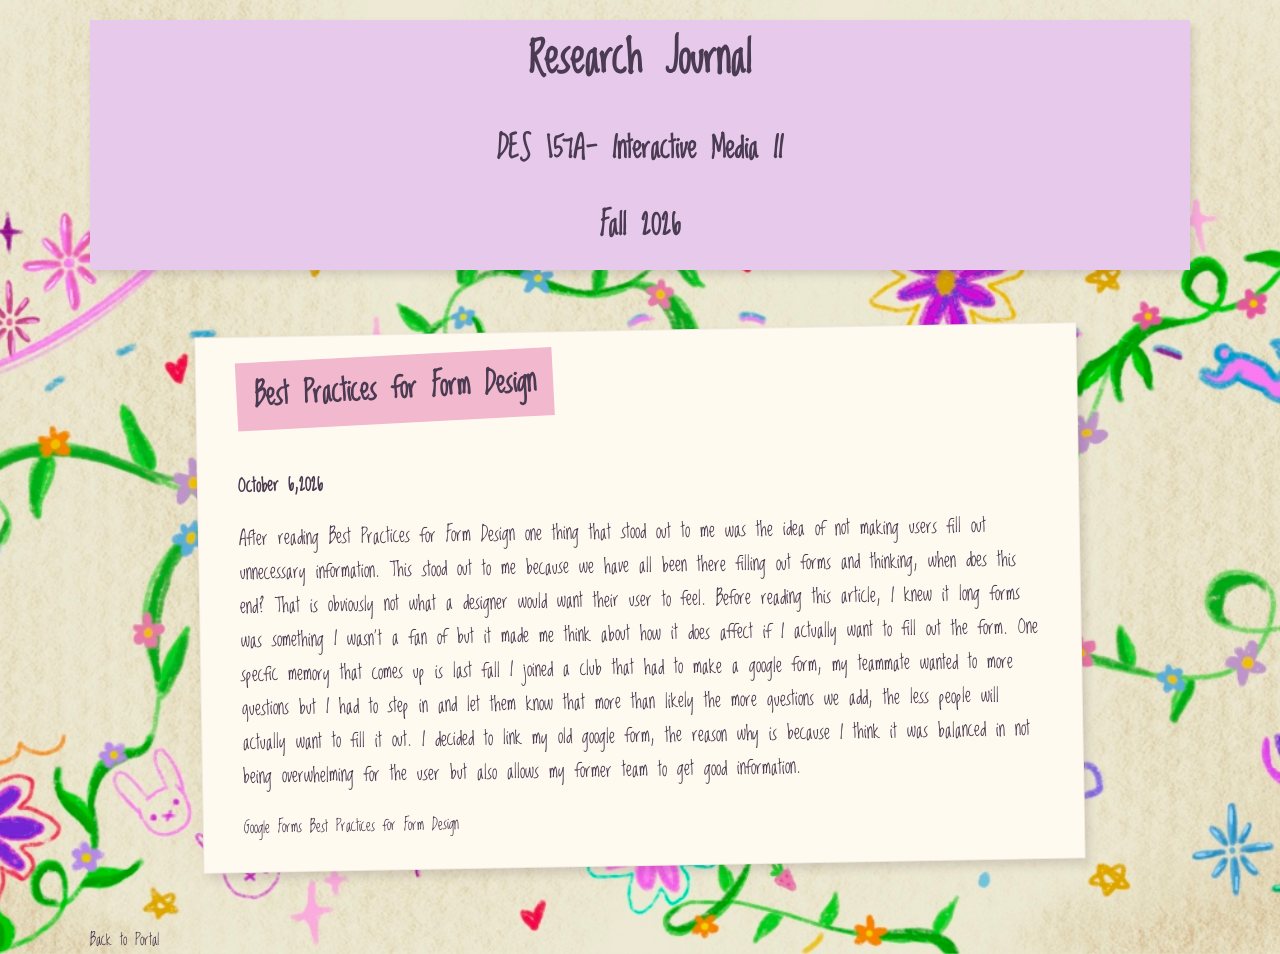
==== journal/index.html @ ea7d6c7b "blog post" ====
<!DOCTYPE html>
<html lang="en">
<head>
    <meta charset="UTF-8">
    <meta name="viewport" content="width=device-width, initial-scale=1.0">
    <link rel="stylesheet" href="style.css">
   <!--  google fonts -->
    <link rel="preconnect" href="https://fonts.googleapis.com">
    <link rel="preconnect" href="https://fonts.gstatic.com" crossorigin>
    <link href="https://fonts.googleapis.com/css2?family=Lato:ital,wght@0,700;1,300&family=Loved+by+the+King&display=swap" rel="stylesheet">
    <title>Learning Journal</title>
</head>
<body>
    <main class="research-blog">
    <header class="journal-header">
        <h1 class="journal=title">Research Journal</h1>
        <h2>DES 157A- Interactive Media II</h2>
        <h2>Fall 2026</h2>

    </header>
    <article class="blog-entry">
        <h2 class="entry-title">
            Best Practices for Form Design
        </h2>

        <h3>October 6,2026</h3>
        <p>After reading Best Practices for Form Design one thing that stood out to me was the idea of not making users fill out unnecessary information. This stood out to me because we have all been there filling out forms and thinking, when does this end? That is obviously not what a designer would want their user to feel. Before reading this article, I knew it long forms was something I wasn't a fan of but it made me think about how it does affect if I actually want to fill out the form. One specfic memory that comes up is last fall I joined a club that had to make a google form, my teammate wanted to more questions but I had to step in and let them know that more than likely the more questions we add, the less people will actually want to fill it out. I decided to link my old google form, the reason why is because I think it was balanced in not being overwhelming for the user but also allows my former team to get good information.  </p>
        <a href="https://forms.gle/BGiCybpvxktkE9fo8">Google Forms</a>
        <a href="https://uxdesign.cc/best-practices-for-form-design-ff5de6ca8e5f">Best Practices for Form Design</a>

    </article>
    <a href="../index.html">Back to Portal</a>

    </main>
</body>
</html>
---- journal/style.css ----
body {
    margin: 0;
    padding: 0;
    background-image: url(../images/portal-image.jpg);
    background-position: center;
    background-size: cover;
    min-height: 100vh;
    font-family: "Loved by the King", cursive;
    color: #4b3b52;
}

.research-blog {
    width: 1100px;
    margin: 0 auto;
} 

.journal-header {
    width: 1100px;
    height: 250px;
    background-color: #e6c9eb;
    margin: 20px auto 0;
    position: relative;
    box-shadow: 3px 5px 8px rgba(60, 40, 70, 0.15);
    text-align: center;

}

.journal-title {
    font-family: "Loved by the King", cursive;
    text-align: center;
    position: relative;
}

h1  {
    font-size: 45px;
    margin: 0;
    top: 35px;
}

h2 {
    font-size: 30px;
}

p {
   font-size: 20px;
}

.blog-entry {
    background-color: #fffaf0;
    width: 800px;
    margin: 60px auto;
    padding: 30px 40px;
    box-shadow: 4px 6px 10px rgba(60, 40, 50, 0.15);
    border: 1px solid rgba(100, 70, 80, 0.08);
    transform: rotate(-1deg);
}

.entry-title {
    display: inline-block;
    background-color: #f2b8cd;
    padding: 8px 18px;
    font-family: "Loved by the King", cursive;
    font-size: 30px;
    transform: rotate(-2deg);
    margin-top: -10px;

}

a {
    text-decoration: none;
    color: #4b3b52;
}
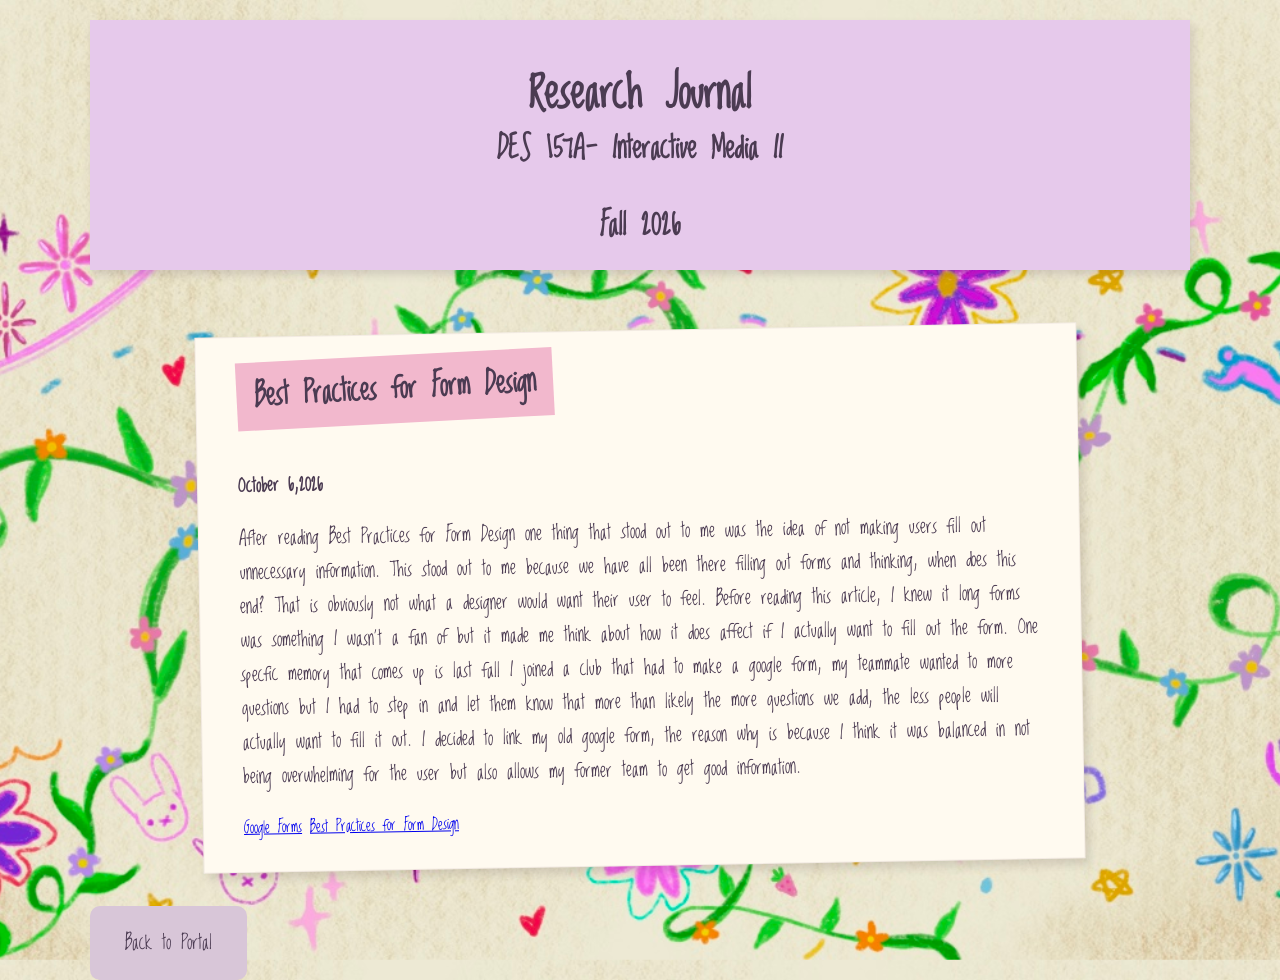
==== commit 3b73b802: "updates" ====
--- a/journal/index.html
+++ b/journal/index.html
@@ -13,7 +13,7 @@
 <body>
     <main class="research-blog">
     <header class="journal-header">
-        <h1 class="journal=title">Research Journal</h1>
+        <h1 class="journal-title">Research Journal</h1>
         <h2>DES 157A- Interactive Media II</h2>
         <h2>Fall 2026</h2>
 
@@ -29,7 +29,7 @@
         <a href="https://uxdesign.cc/best-practices-for-form-design-ff5de6ca8e5f">Best Practices for Form Design</a>
 
     </article>
-    <a href="../index.html">Back to Portal</a>
+    <a class="button" href="../index.html">Back to Portal</a>
 
     </main>
 </body>
--- a/journal/style.css
+++ b/journal/style.css
@@ -66,7 +66,13 @@
 
 }
 
-a {
+.button {
     text-decoration: none;
     color: #4b3b52;
+    border-radius: 10px;
+    background-color: #d8c6d8;
+    padding: 20px 35px;
+    font-size: 20px;
+   
+
 }
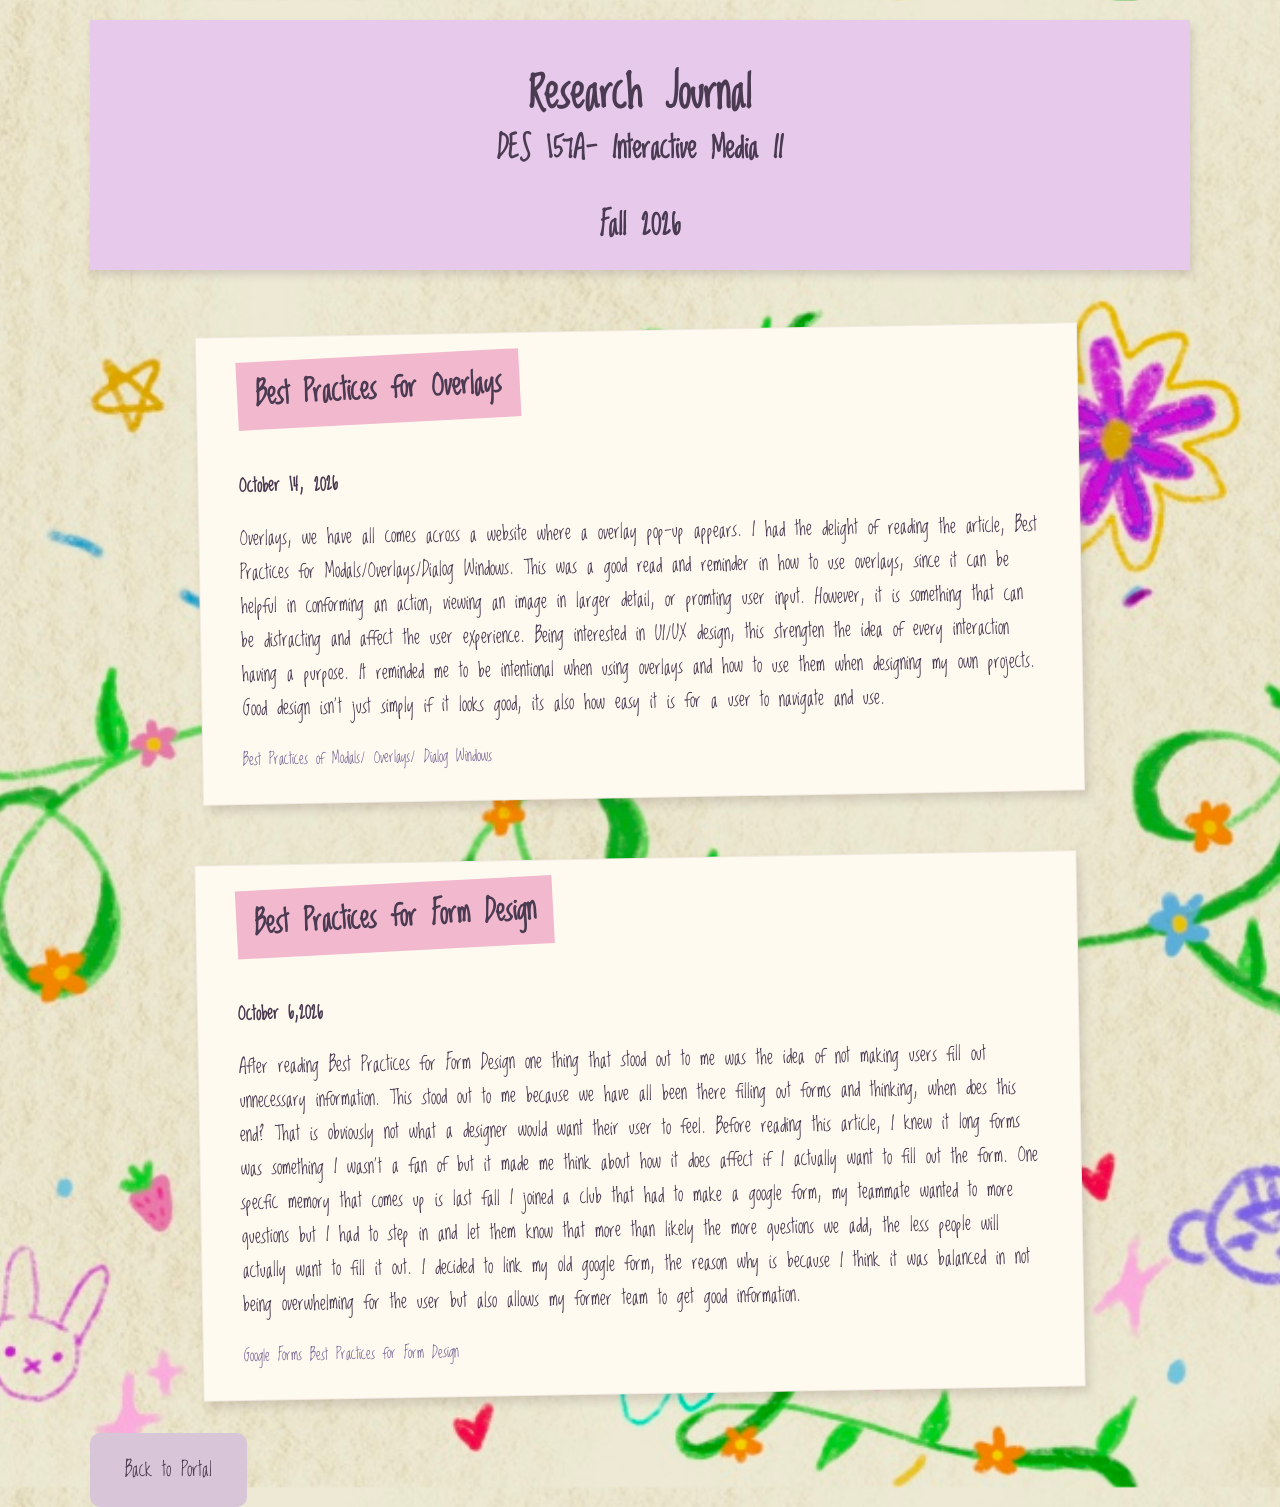
==== commit 220a9600: "journal entry" ====
--- a/journal/index.html
+++ b/journal/index.html
@@ -18,6 +18,21 @@
         <h2>Fall 2026</h2>
 
     </header>
+
+    <article class ="blog2-entry">
+        <h2 class="entry2-title">
+            Best Practices for Overlays
+        </h2>
+
+        <h3>October 14, 2026</h3>
+        <p>Overlays, we have all comes across a website where a overlay pop-up appears. I had the delight of reading the article, Best Practices for Modals/Overlays/Dialog Windows. This was a good read and reminder in how to use overlays, since it can be helpful in conforming an action, viewing an image in larger detail, or promting user input. However, it is something that can be distracting and affect the user experience. Being interested in UI/UX design, this strengten the idea of every interaction having a purpose. It reminded me to be intentional when using overlays and how to use them when designing my own projects. Good design isn't just simply if it looks good, its also how easy it is for a user to navigate and use. </p>
+
+        <a href="https://uxplanet.org/best-practices-for-modals-overlays-dialog-windows-c00c66cddd8c">Best Practices of Modals/ Overlays/ Dialog Windows</a>
+        
+
+    </article>
+
+
     <article class="blog-entry">
         <h2 class="entry-title">
             Best Practices for Form Design
--- a/journal/style.css
+++ b/journal/style.css
@@ -55,7 +55,28 @@
     transform: rotate(-1deg);
 }
 
+.blog2-entry {
+    background-color: #fffaf0;
+    width: 800px;
+    margin: 60px auto;
+    padding: 30px 40px;
+    box-shadow: 4px 6px 10px rgba(60, 40, 50, 0.15);
+    border: 1px solid rgba(100, 70, 80, 0.08);
+    transform: rotate(-1deg);
+}
+
 .entry-title {
+    display: inline-block;
+    background-color: #f2b8cd;
+    padding: 8px 18px;
+    font-family: "Loved by the King", cursive;
+    font-size: 30px;
+    transform: rotate(-2deg);
+    margin-top: -10px;
+
+}
+
+.entry2-title {
     display: inline-block;
     background-color: #f2b8cd;
     padding: 8px 18px;
@@ -75,4 +96,9 @@
     font-size: 20px;
    
 
+}
+
+a {
+    text-decoration: none;
+    color: #7a6b9a;
 }
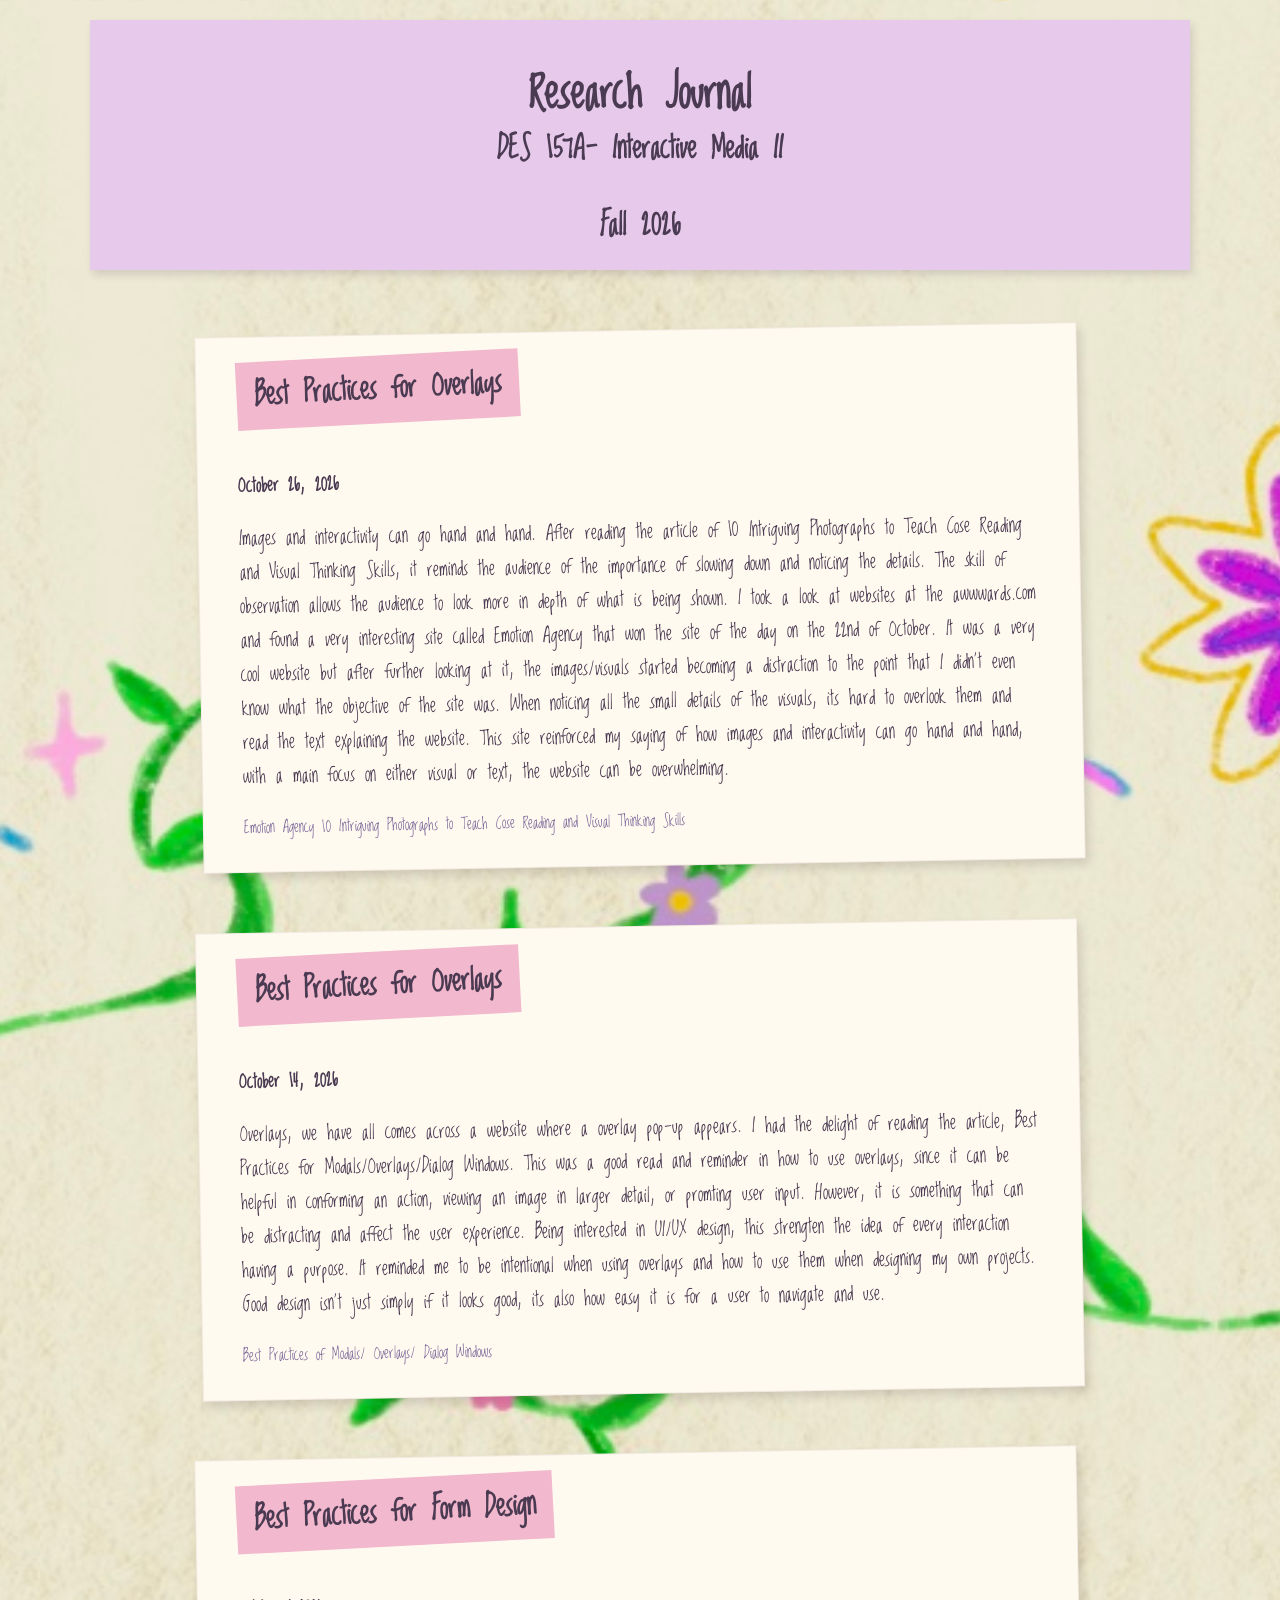
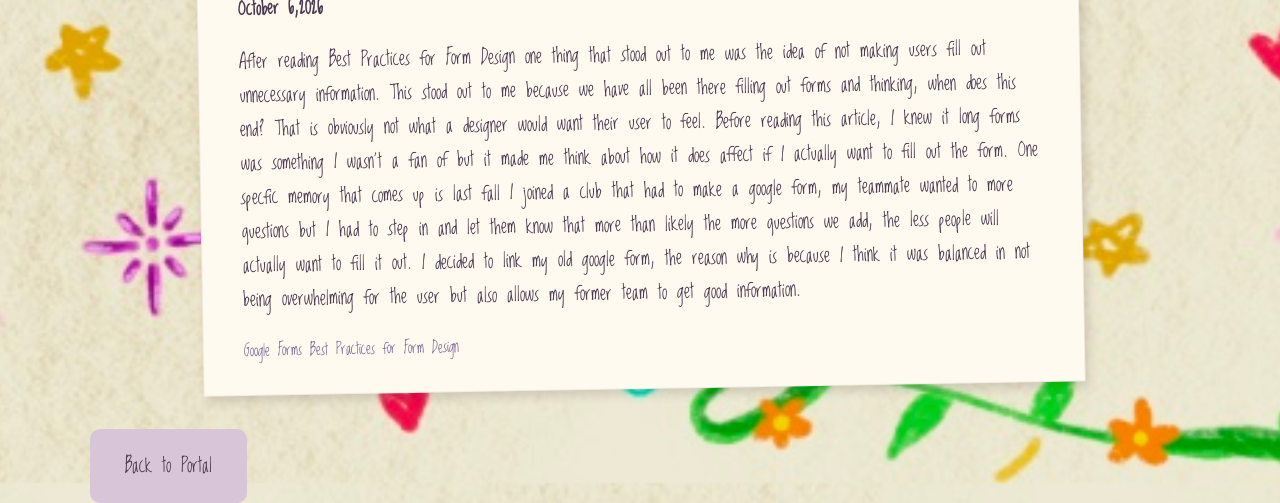
==== commit 7dd46e51: "journal entry" ====
--- a/journal/index.html
+++ b/journal/index.html
@@ -18,6 +18,20 @@
         <h2>Fall 2026</h2>
 
     </header>
+
+    <article class ="blog3-entry">
+        <h2 class="entry3-title">
+            Best Practices for Overlays
+        </h2>
+
+        <h3>October 26, 2026</h3>
+        <p>Images and interactivity can go hand and hand. After reading the article of 10 Intriguing Photographs to Teach Cose Reading and Visual Thinking Skills, it reminds the audience of the importance of slowing down and noticing the details. The skill of observation allows the audience to look more in depth of what is being shown. I took a look at websites at the awwwards.com and found a very interesting site called Emotion Agency that won the site of the day on the 22nd of October. It was a very cool website but after further looking at it, the images/visuals started becoming a distraction to the point that I didn't even know what the objective of the site was. When noticing all the small details of the visuals, its hard to overlook them and read the text explaining the website. This site reinforced my saying of how images and interactivity can go hand and hand, with a main focus on either visual or text, the website can be overwhelming. </p>
+
+        <a href="https://emotion-agency.com/projects">Emotion Agency</a>
+        <a href="https://archive.nytimes.com/learning.blogs.nytimes.com/2015/02/27/10-intriguing-photographs-to-teach-close-reading-and-visual-thinking-skills/">10 Intriguing Photographs to Teach Cose Reading and Visual Thinking Skills</a>
+        
+
+    </article>
 
     <article class ="blog2-entry">
         <h2 class="entry2-title">
--- a/journal/style.css
+++ b/journal/style.css
@@ -65,6 +65,16 @@
     transform: rotate(-1deg);
 }
 
+.blog3-entry {
+    background-color: #fffaf0;
+    width: 800px;
+    margin: 60px auto;
+    padding: 30px 40px;
+    box-shadow: 4px 6px 10px rgba(60, 40, 50, 0.15);
+    border: 1px solid rgba(100, 70, 80, 0.08);
+    transform: rotate(-1deg);
+}
+
 .entry-title {
     display: inline-block;
     background-color: #f2b8cd;
@@ -77,6 +87,17 @@
 }
 
 .entry2-title {
+    display: inline-block;
+    background-color: #f2b8cd;
+    padding: 8px 18px;
+    font-family: "Loved by the King", cursive;
+    font-size: 30px;
+    transform: rotate(-2deg);
+    margin-top: -10px;
+
+}
+
+.entry3-title {
     display: inline-block;
     background-color: #f2b8cd;
     padding: 8px 18px;
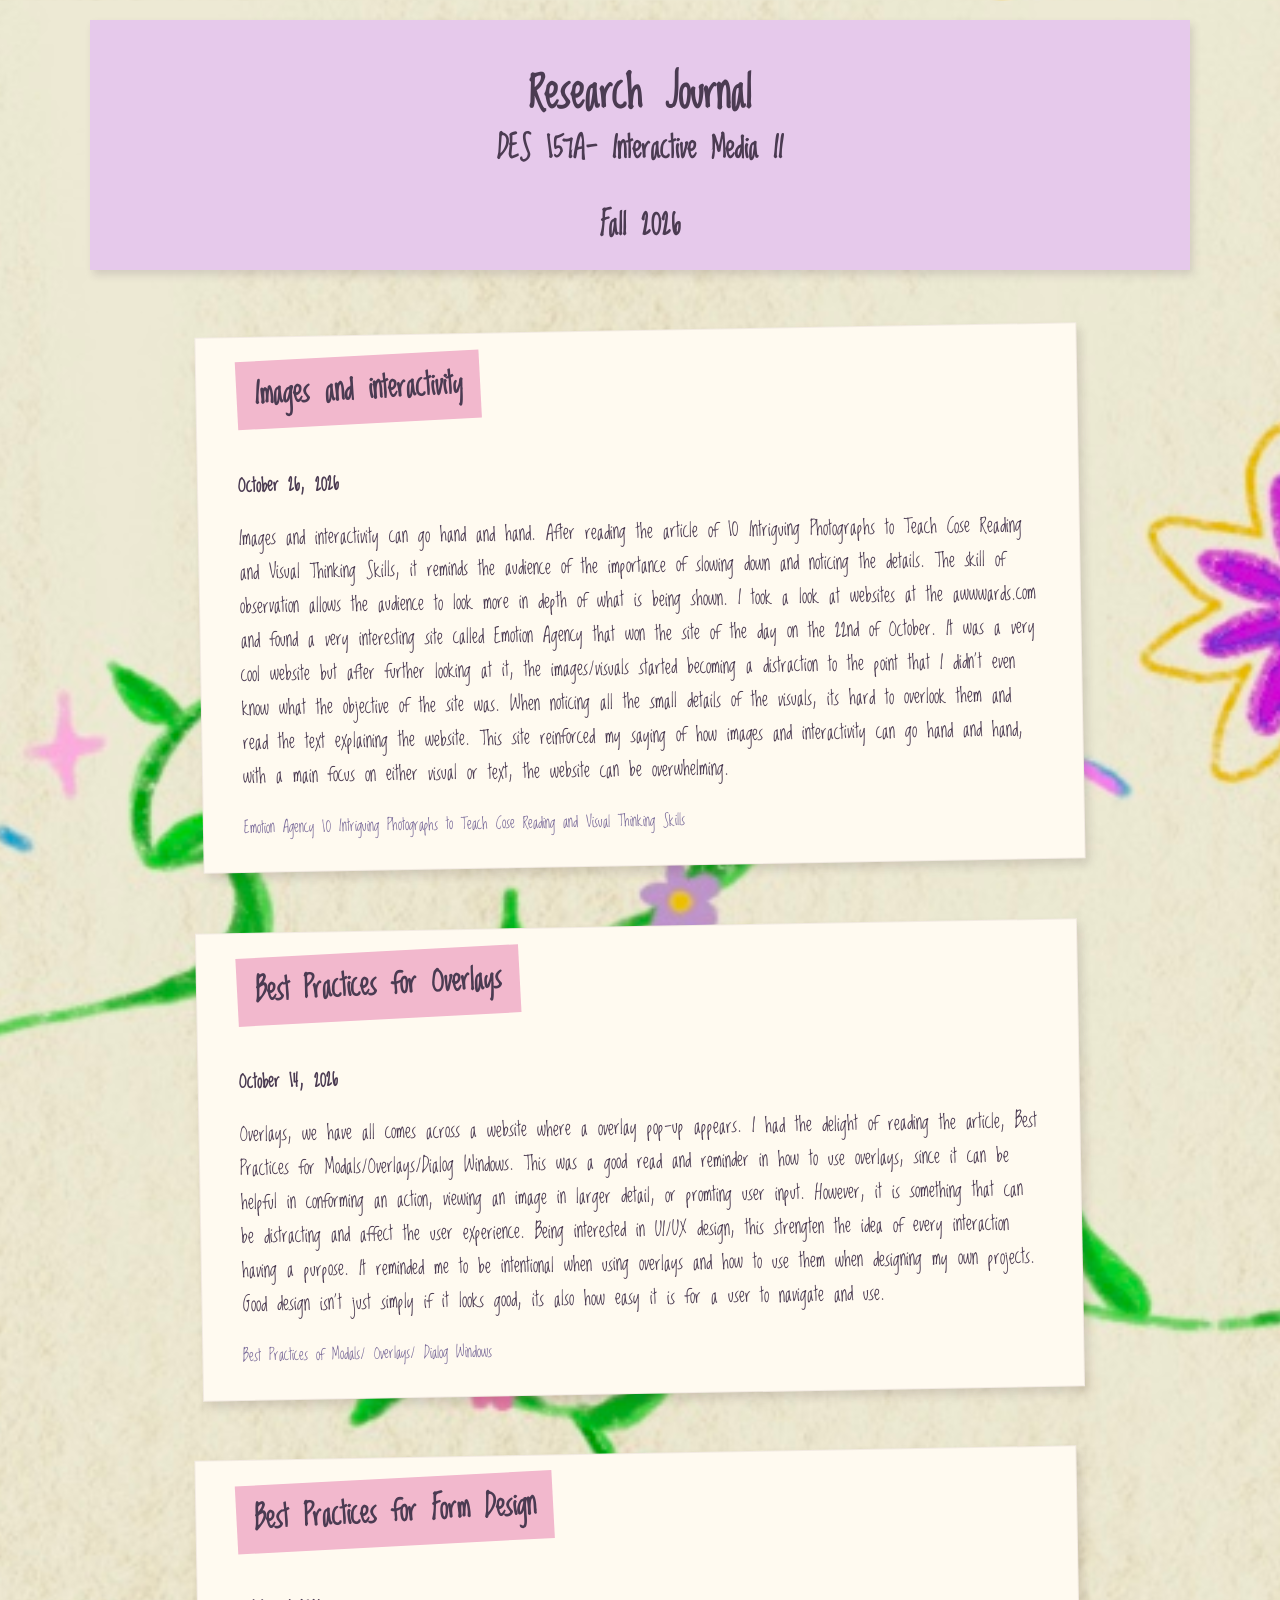
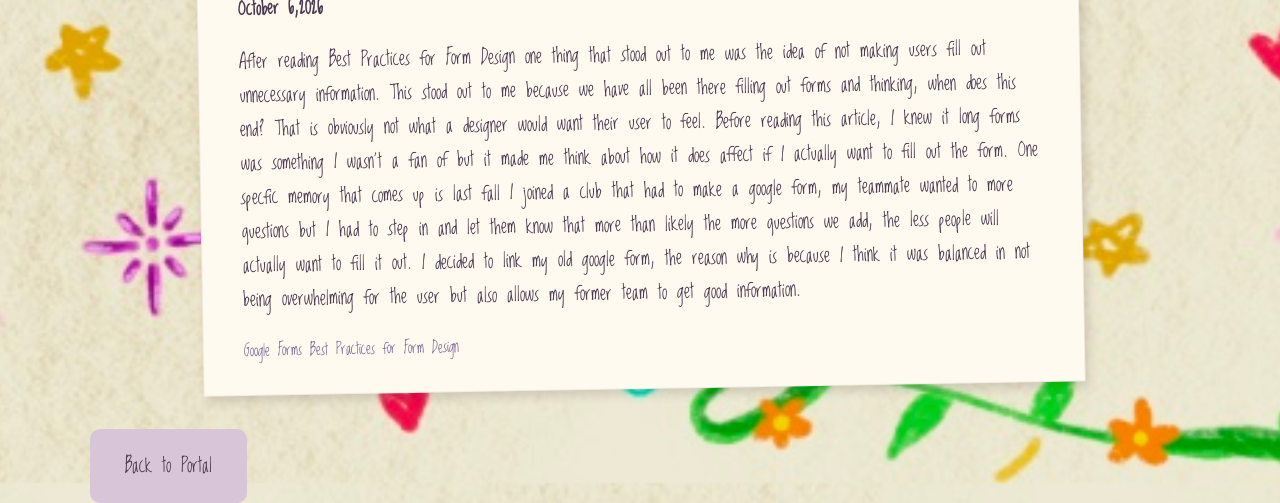
==== commit 6ada27c7: "title update" ====
--- a/journal/index.html
+++ b/journal/index.html
@@ -21,7 +21,7 @@
 
     <article class ="blog3-entry">
         <h2 class="entry3-title">
-            Best Practices for Overlays
+            Images and interactivity
         </h2>
 
         <h3>October 26, 2026</h3>
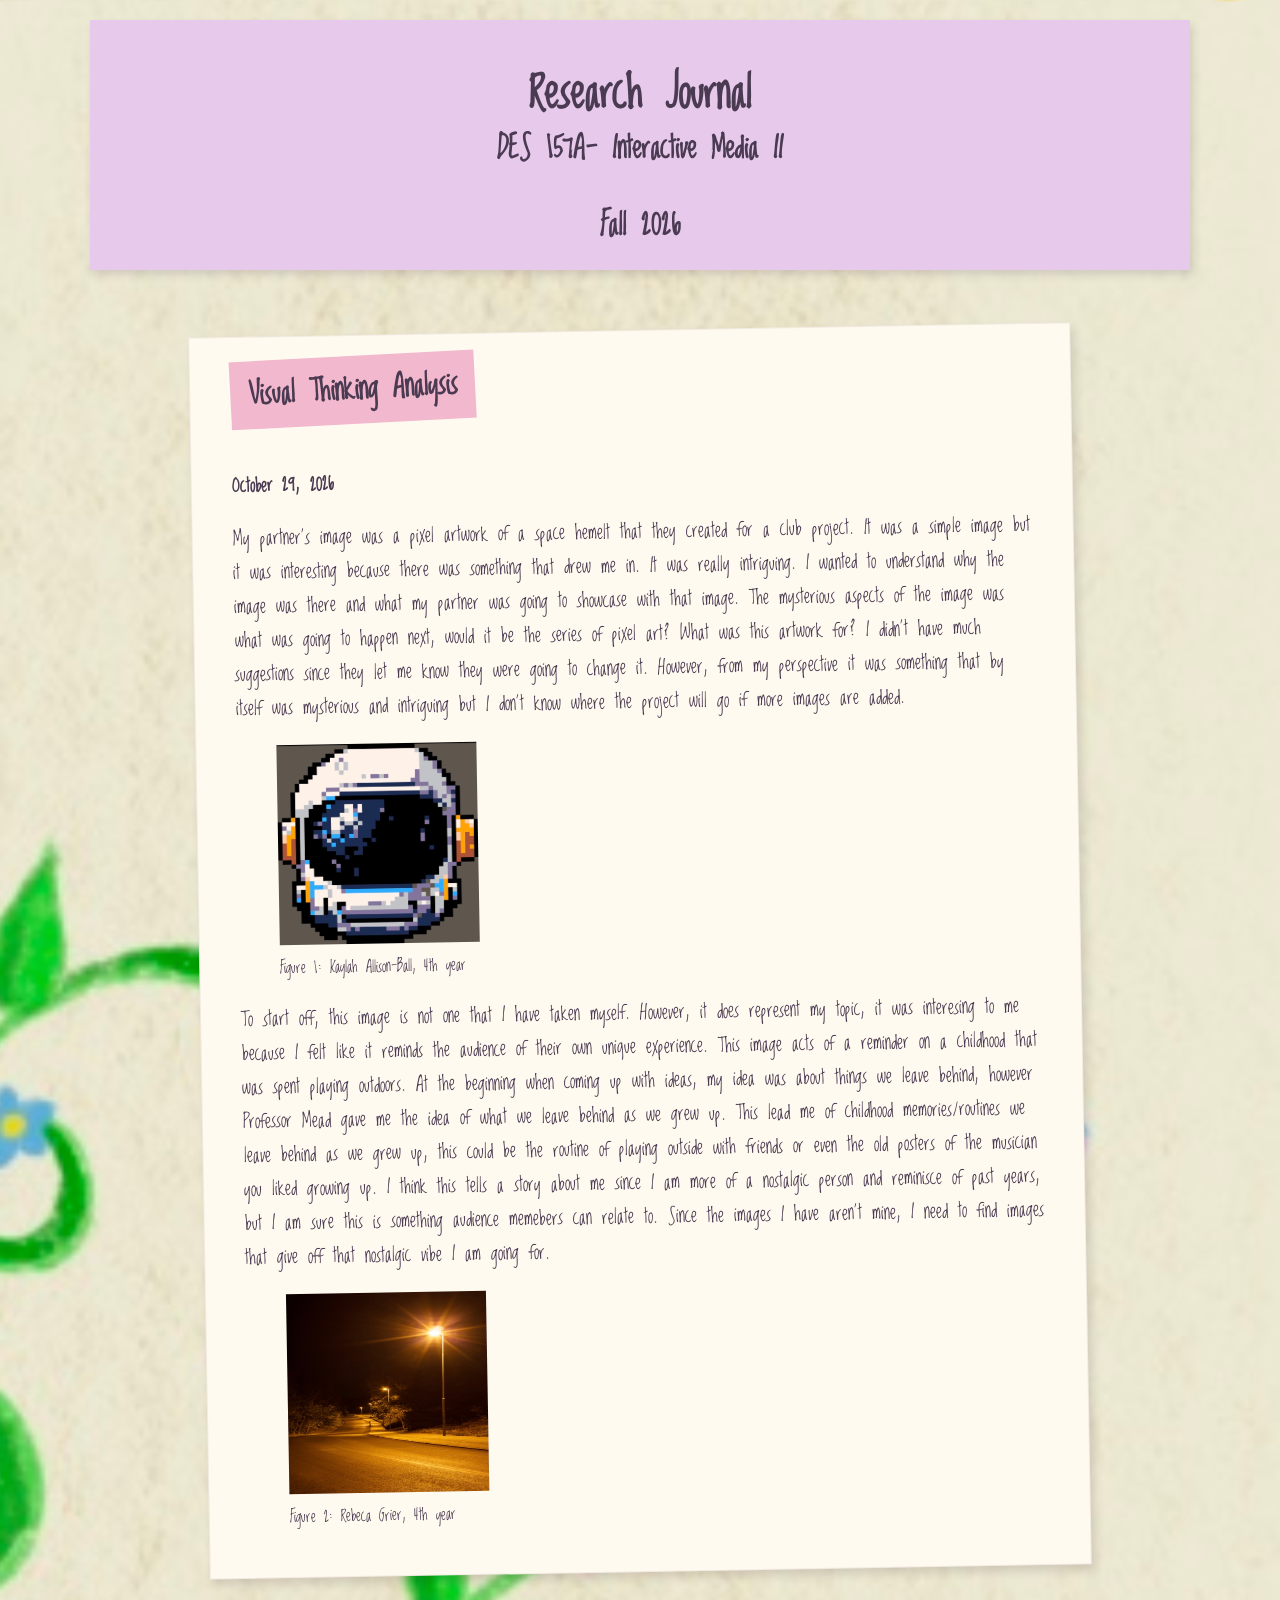
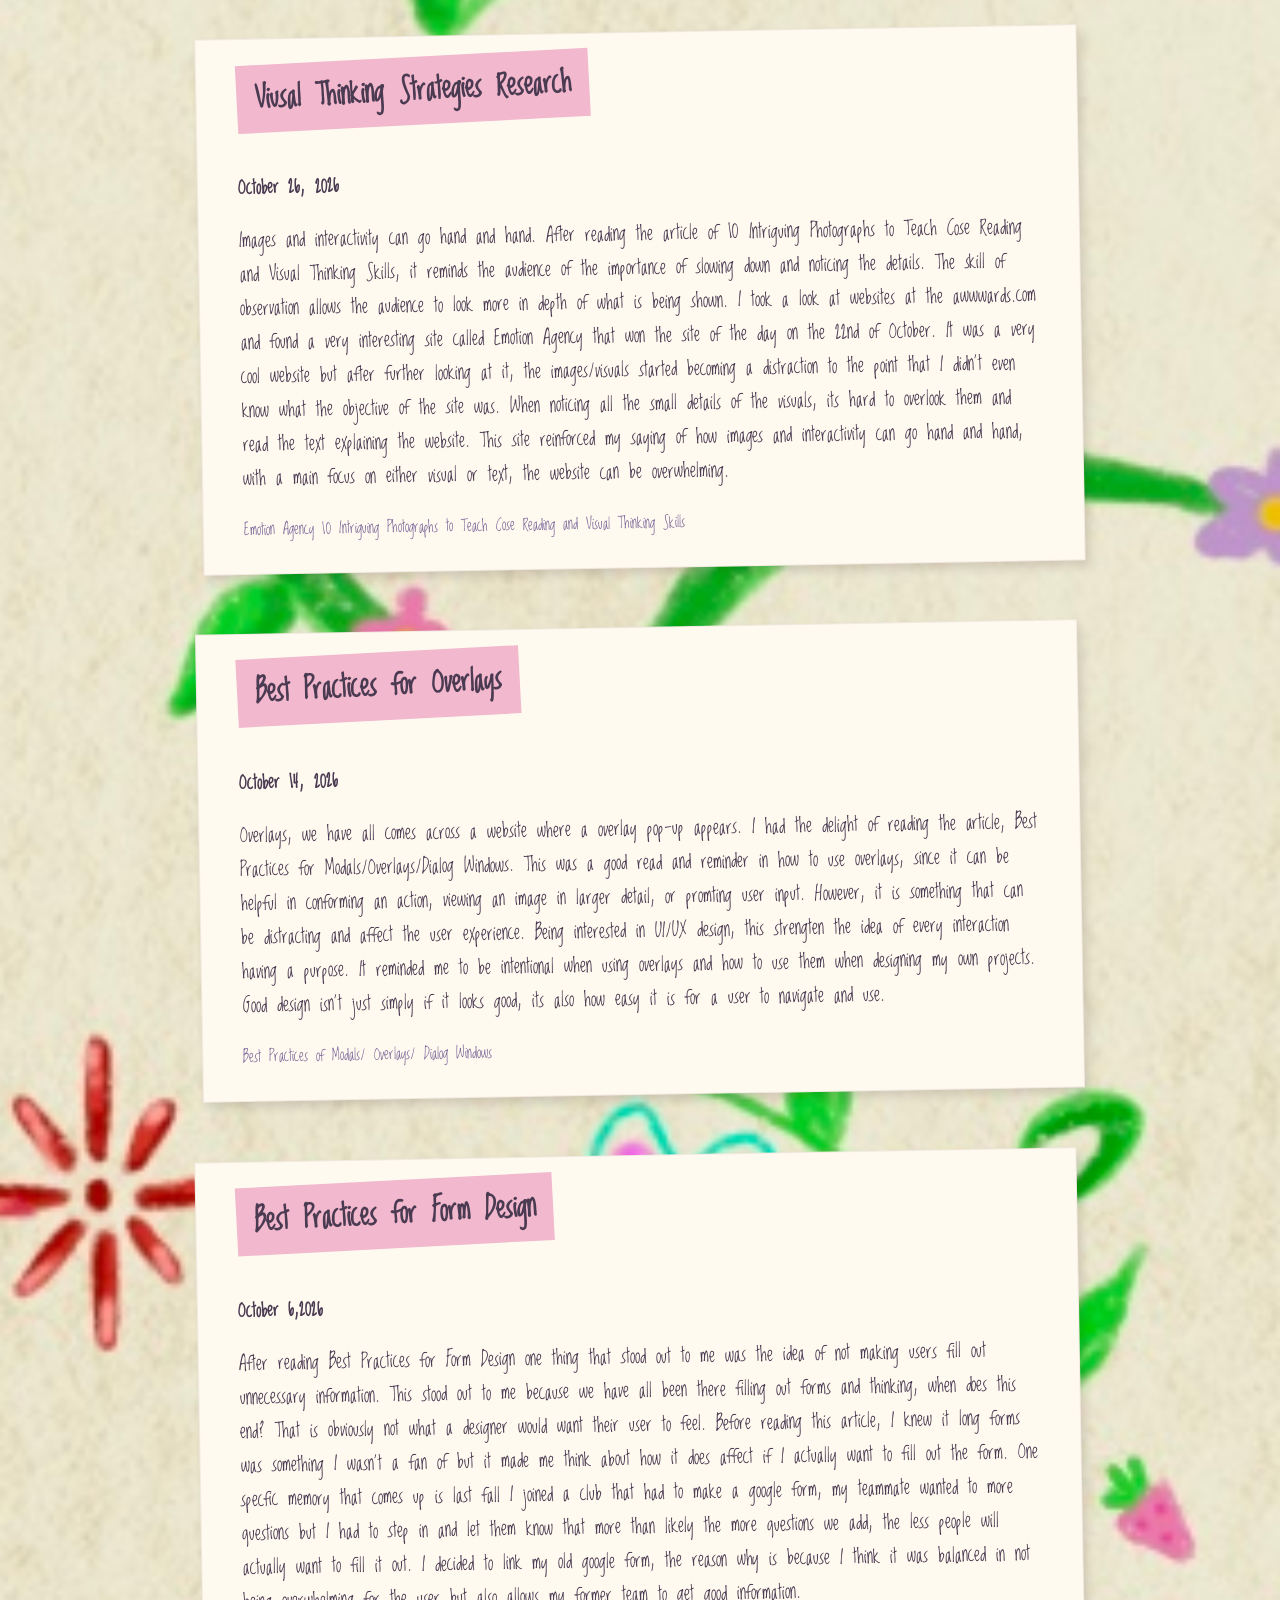
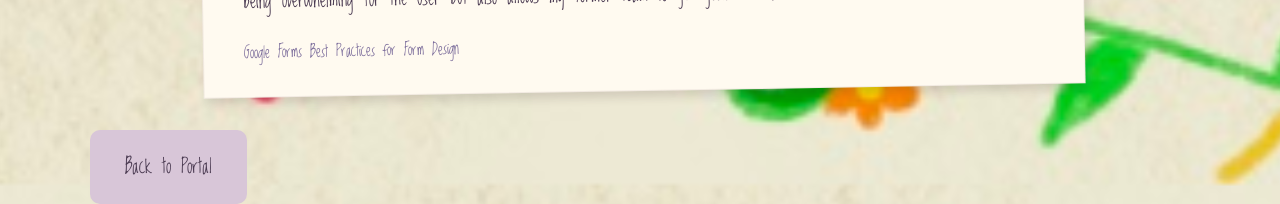
==== commit a9c9c40d: "image blog post" ====
--- a/journal/index.html
+++ b/journal/index.html
@@ -19,9 +19,34 @@
 
     </header>
 
+    <article class ="blog4-entry">
+        <h2 class="entry4-title">
+            Visual Thinking Analysis 
+        </h2>
+
+        <h3>October 29, 2026</h3>
+        <p>My partner's image was a pixel artwork of a space hemelt that they created for a club project. It was a simple image but it was interesting because there was something that drew me in. It was really intriguing. I wanted to understand why the image was there and what my partner was going to showcase with that image. The mysterious aspects of the image was what was going to happen next, would it be the series of pixel art? What was this artwork for? I didn't have much suggestions since they let me know they were going to change it. However, from my perspective it was something that by itself was mysterious and intriguing but I don't know where the project will go if more images are added. </p>
+
+        <figure>
+            <img src ="images/helmet.jpg"></img> 
+            <figcaption>Figure 1: Kaylah Allison-Ball, 4th year</figcaption>
+        </figure>
+
+        <p>To start off, this image is not one that I have taken myself. However, it does represent my topic, it was interesing to me because I felt like it reminds the audience of their own unique experience. This image acts of a reminder on a childhood that was spent playing outdoors. At the beginning when coming up with ideas, my idea was about things we leave behind, however Professor Mead gave me the idea of what we leave behind as we grew up. This lead me of childhood memories/routines we leave behind as we grew up, this could be the routine of playing outside with friends or even the old posters of the musician you liked growing up. I think this tells a story about me since I am more of a nostalgic person and reminisce of past years, but I am sure this is something audience memebers can relate to. Since the images I have aren't mine, I need to find images that give off that nostalgic vibe I am going for.  </p>
+
+        <figure>
+            <img src ="images/street_lamp.jpg"></img> 
+            <figcaption>Figure 2: Rebeca Grier, 4th year</figcaption>
+        </figure>
+
+
+        
+
+    </article>
+
     <article class ="blog3-entry">
         <h2 class="entry3-title">
-            Images and interactivity
+            Viusal Thinking Strategies Research
         </h2>
 
         <h3>October 26, 2026</h3>
--- a/journal/style.css
+++ b/journal/style.css
@@ -75,6 +75,16 @@
     transform: rotate(-1deg);
 }
 
+.blog4-entry {
+    background-color: #fffaf0;
+    width: 800px;
+    margin: 60px auto;
+    padding: 30px 40px;
+    box-shadow: 4px 6px 10px rgba(60, 40, 50, 0.15);
+    border: 1px solid rgba(100, 70, 80, 0.08);
+    transform: rotate(-1deg);
+}
+
 .entry-title {
     display: inline-block;
     background-color: #f2b8cd;
@@ -108,6 +118,17 @@
 
 }
 
+.entry4-title {
+    display: inline-block;
+    background-color: #f2b8cd;
+    padding: 8px 18px;
+    font-family: "Loved by the King", cursive;
+    font-size: 30px;
+    transform: rotate(-2deg);
+    margin-top: -10px;
+
+}
+
 .button {
     text-decoration: none;
     color: #4b3b52;
@@ -122,4 +143,9 @@
 a {
     text-decoration: none;
     color: #7a6b9a;
+}
+
+img {
+    width: 200px;
+    height: 200px;
 }
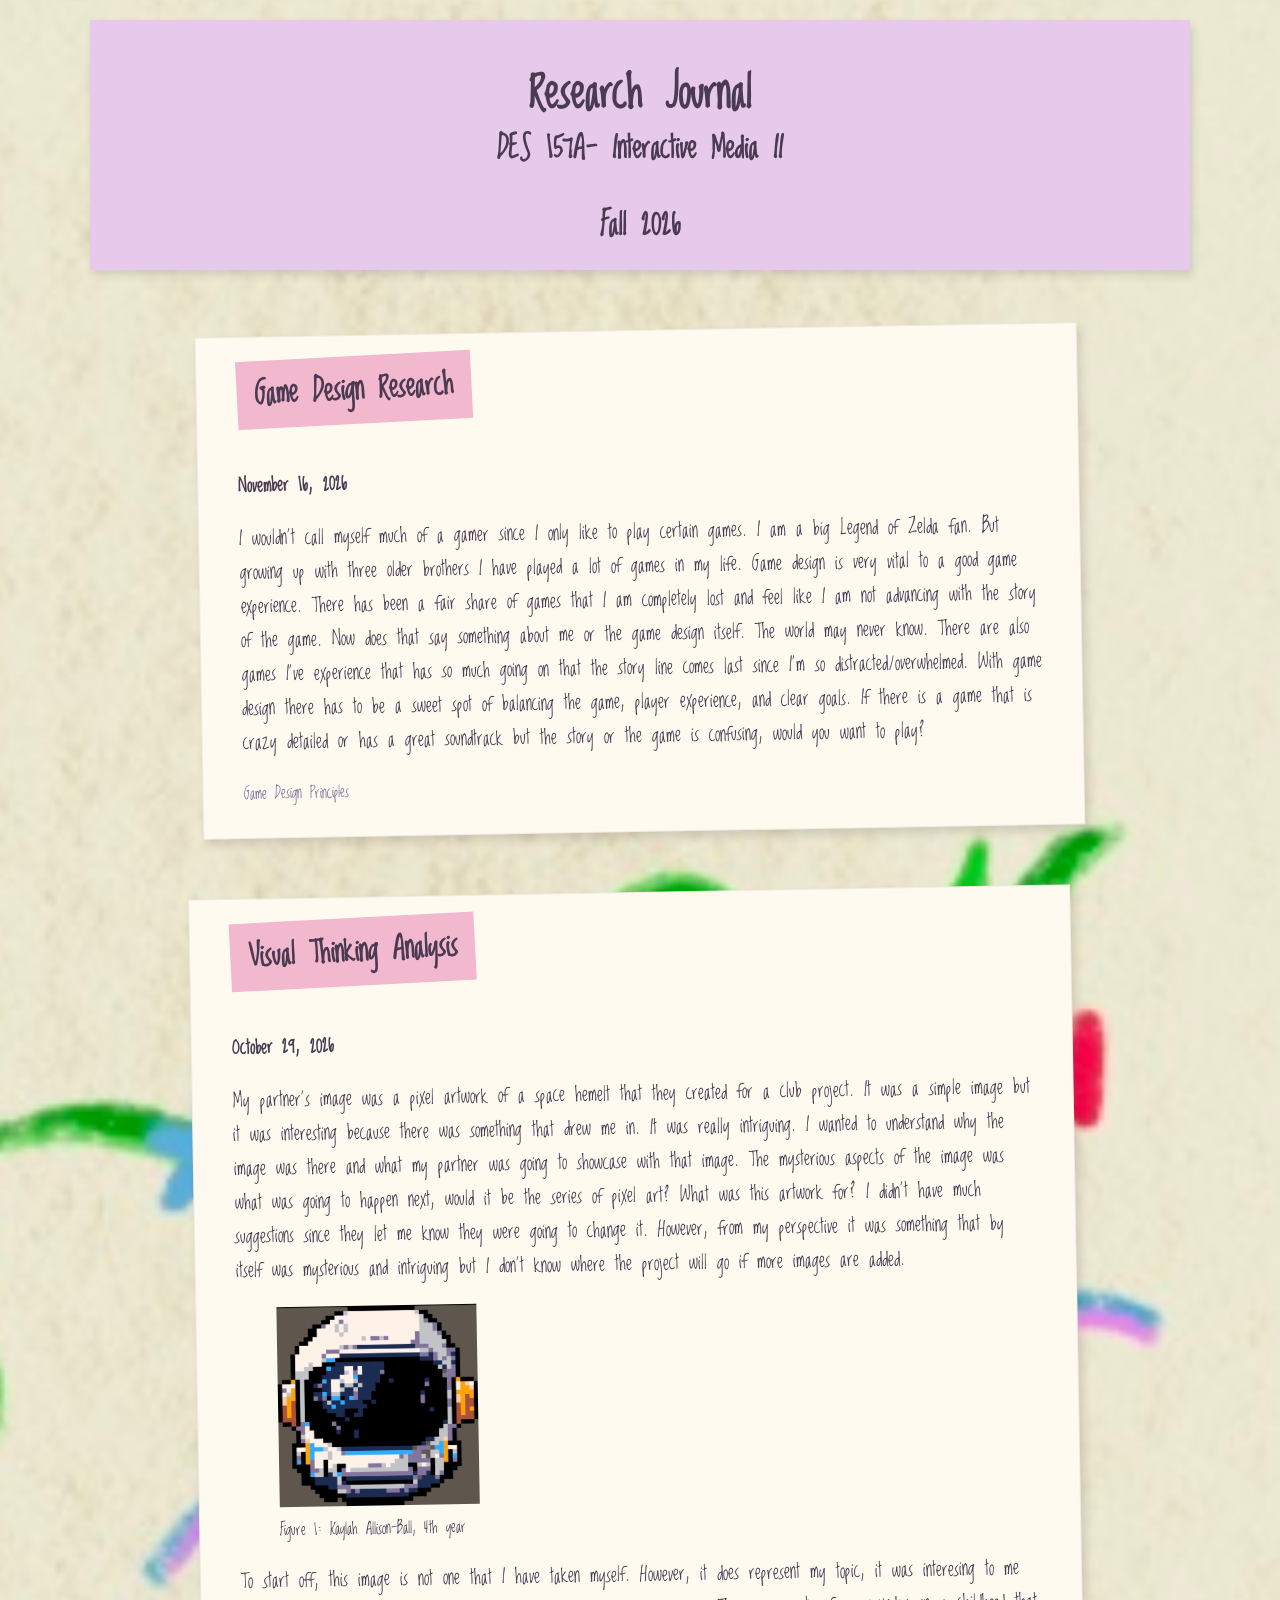
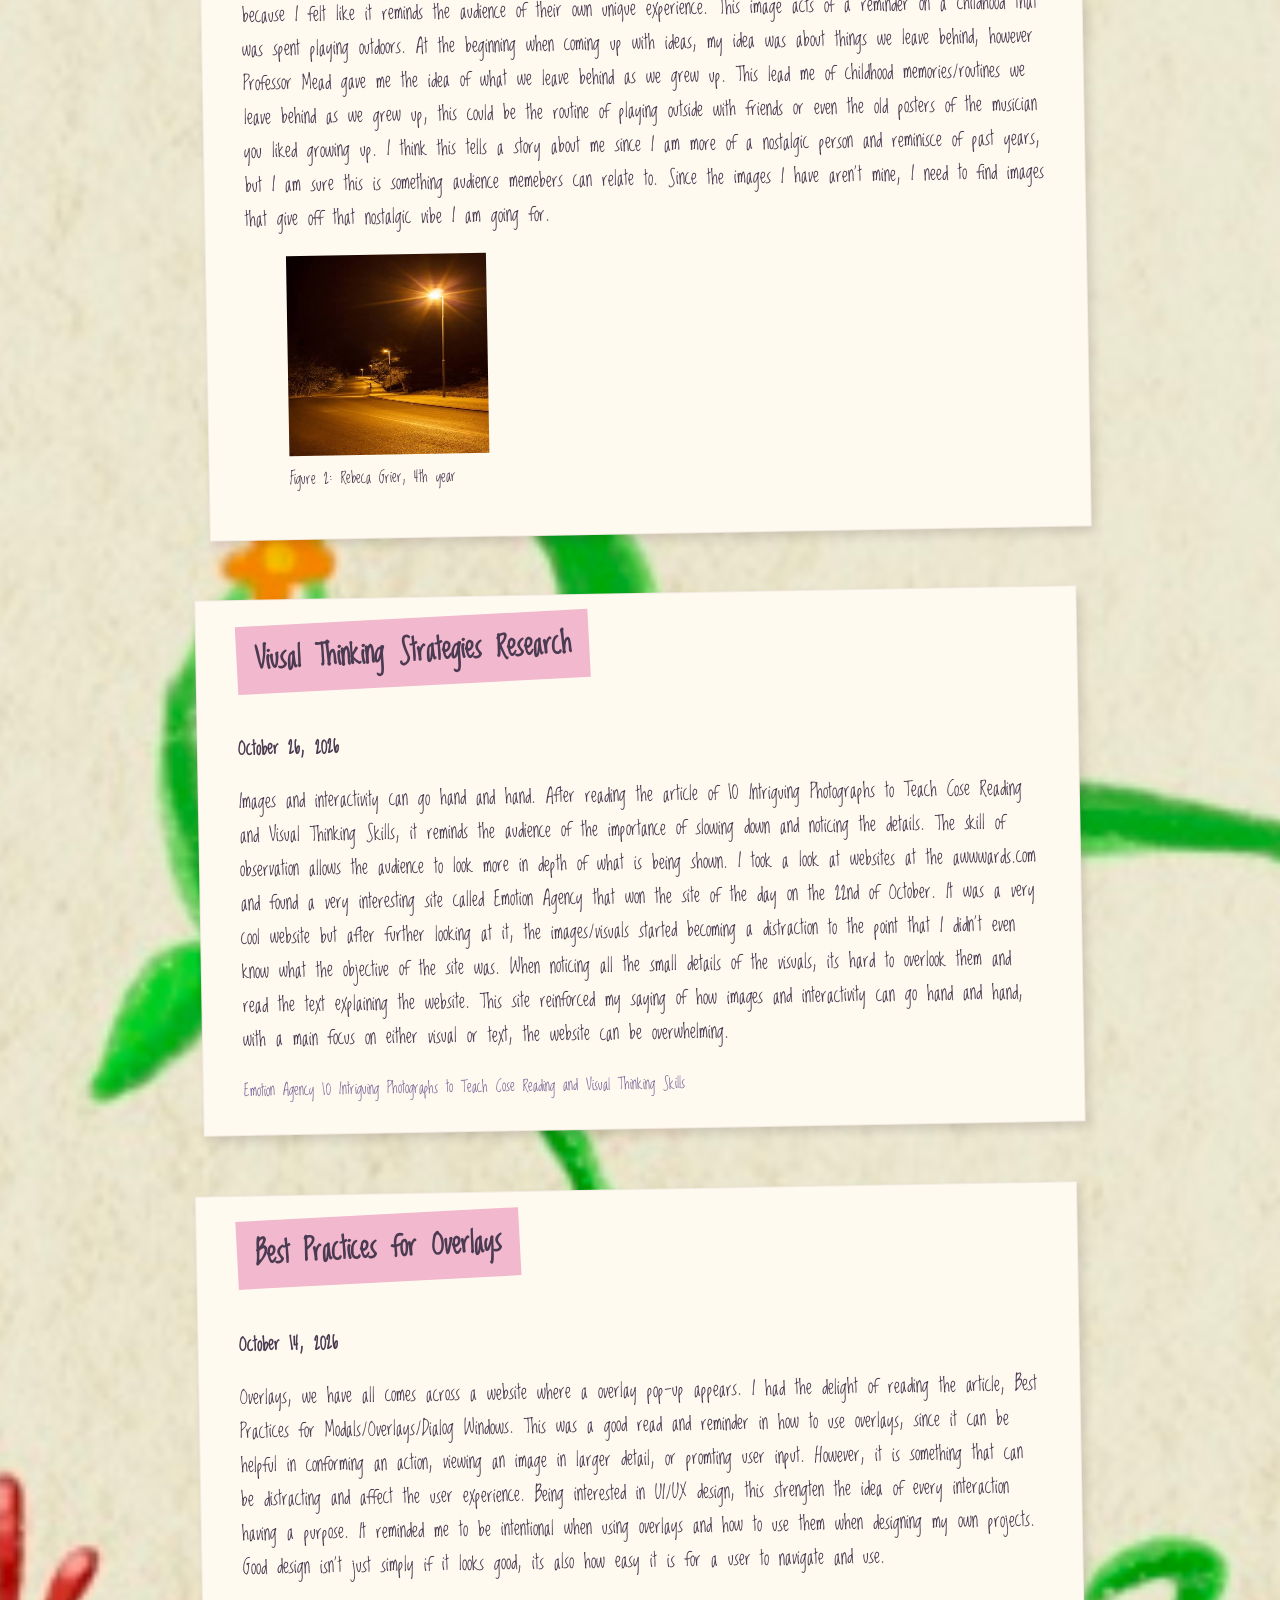
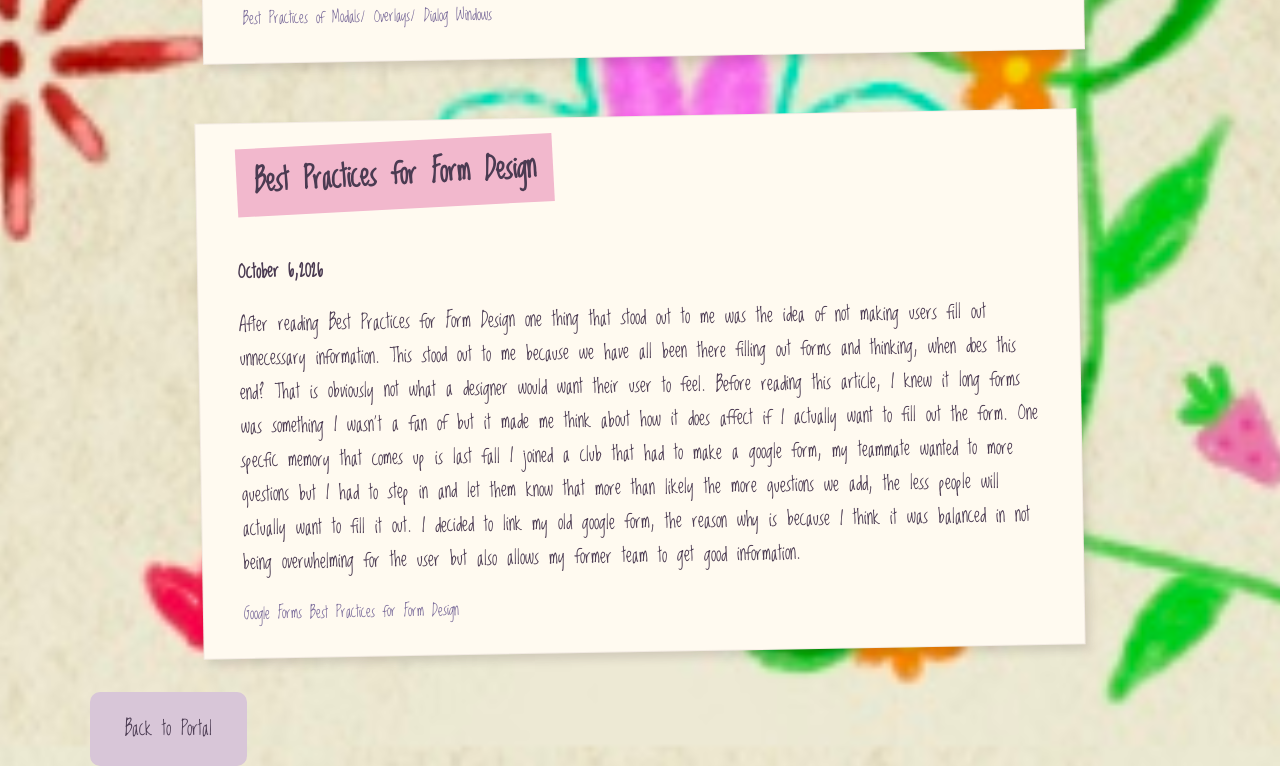
==== commit ef9c2b52: "new blog post" ====
--- a/journal/index.html
+++ b/journal/index.html
@@ -19,6 +19,18 @@
 
     </header>
 
+     <article class ="blog5-entry">
+        <h2 class="entry5-title">
+            Game Design Research
+        </h2>
+
+        <h3>November 16, 2026</h3>
+        <p>I wouldn't call myself much of a gamer since I only like to play certain games. I am a big Legend of Zelda fan. But growing up with three older brothers I have played a lot of games in my life. Game design is very vital to a good game experience. There has been a fair share of games that I am completely lost and feel like I am not advancing with the story of the game. Now does that say something about me or the game design itself. The world may never know. There are also games I've experience that has so much going on that the story line comes last since I'm so distracted/overwhelmed. With game design there has to be a sweet spot of balancing the game, player experience, and clear goals. If there is a game that is crazy detailed or has a great soundtrack but the story or the game is confusing, would you want to play? </p>
+
+        <a href="https://www.juegostudio.com/blog/game-design-principles-every-game-designer-should-know">Game Design Principles</a>
+        
+    </article>
+
     <article class ="blog4-entry">
         <h2 class="entry4-title">
             Visual Thinking Analysis 
@@ -35,7 +47,7 @@
         <p>To start off, this image is not one that I have taken myself. However, it does represent my topic, it was interesing to me because I felt like it reminds the audience of their own unique experience. This image acts of a reminder on a childhood that was spent playing outdoors. At the beginning when coming up with ideas, my idea was about things we leave behind, however Professor Mead gave me the idea of what we leave behind as we grew up. This lead me of childhood memories/routines we leave behind as we grew up, this could be the routine of playing outside with friends or even the old posters of the musician you liked growing up. I think this tells a story about me since I am more of a nostalgic person and reminisce of past years, but I am sure this is something audience memebers can relate to. Since the images I have aren't mine, I need to find images that give off that nostalgic vibe I am going for.  </p>
 
         <figure>
-            <img src ="images/street_lamp.jpg"></img> 
+            <img src ="images/street_lamp.jpeg"></img> 
             <figcaption>Figure 2: Rebeca Grier, 4th year</figcaption>
         </figure>
 
--- a/journal/style.css
+++ b/journal/style.css
@@ -85,6 +85,16 @@
     transform: rotate(-1deg);
 }
 
+.blog5-entry {
+    background-color: #fffaf0;
+    width: 800px;
+    margin: 60px auto;
+    padding: 30px 40px;
+    box-shadow: 4px 6px 10px rgba(60, 40, 50, 0.15);
+    border: 1px solid rgba(100, 70, 80, 0.08);
+    transform: rotate(-1deg);
+}
+
 .entry-title {
     display: inline-block;
     background-color: #f2b8cd;
@@ -129,6 +139,17 @@
 
 }
 
+.entry5-title {
+    display: inline-block;
+    background-color: #f2b8cd;
+    padding: 8px 18px;
+    font-family: "Loved by the King", cursive;
+    font-size: 30px;
+    transform: rotate(-2deg);
+    margin-top: -10px;
+
+}
+
 .button {
     text-decoration: none;
     color: #4b3b52;
